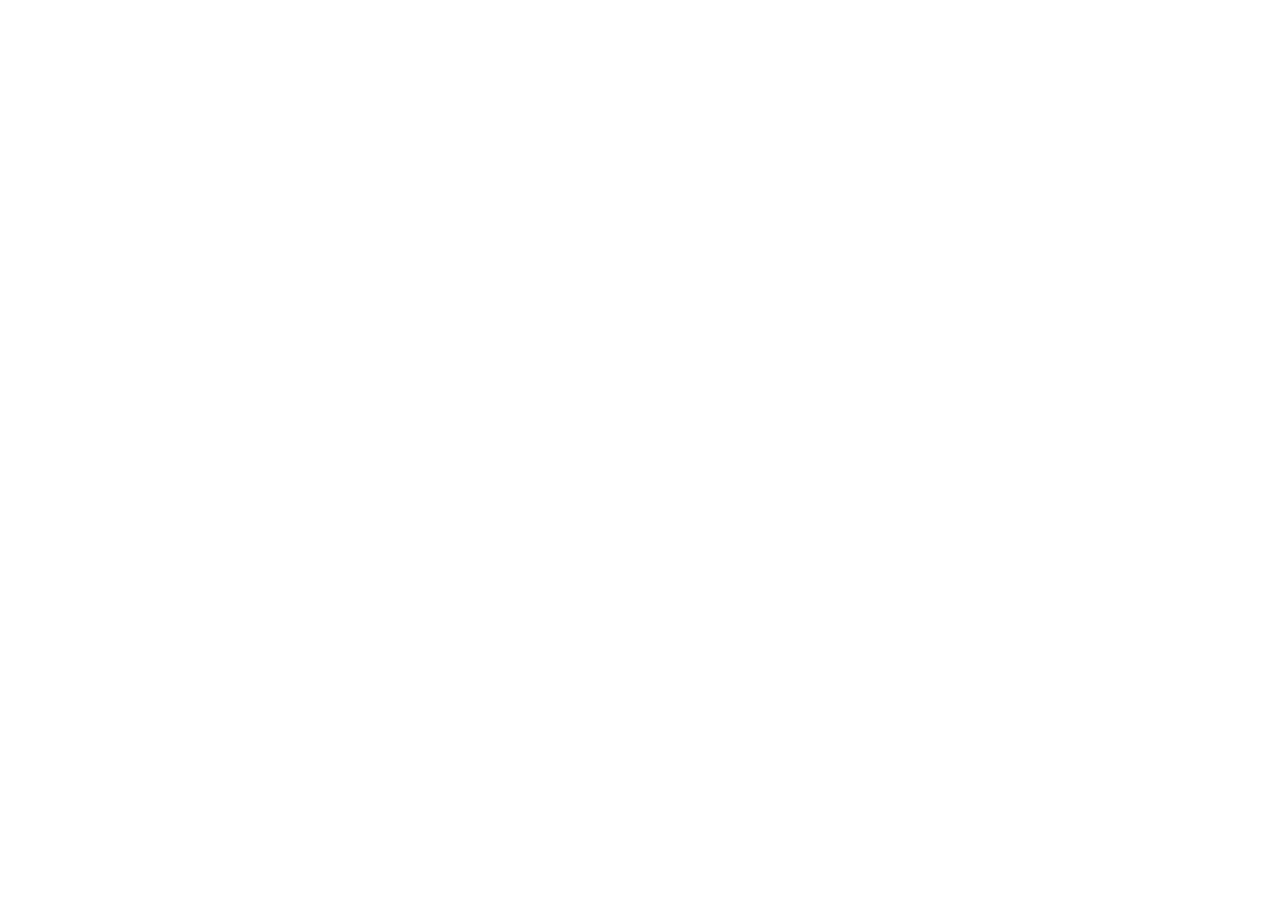
==== index.html @ ecda4d8c "Init : création du dépôt, arborescence des fichiers et structure HTML de base" ====
<!DOCTYPE html>
<html lang="fr">

<head>
    <meta charset="UTF-8">
    <meta name="viewport" content="width=device-width, initial-scale=1.0">

    <title>AfriTalent</title>

    <!-- Bootstrap CSS -->
    <link href="https://cdn.jsdelivr.net/npm/bootstrap@5.3.3/dist/css/bootstrap.min.css" rel="stylesheet">

    <!-- Mon CSS -->
    <link rel="stylesheet" href="css/style.css">
</head>

<body>

<header>

</header>

<main>

</main>

<footer>

</footer>

<!-- Bootstrap JS -->
<script src="https://cdn.jsdelivr.net/npm/bootstrap@5.3.3/dist/js/bootstrap.bundle.min.js"></script>

<!-- Mon JavaScript -->
<script src="js/main.js"></script>

</body>

</html>
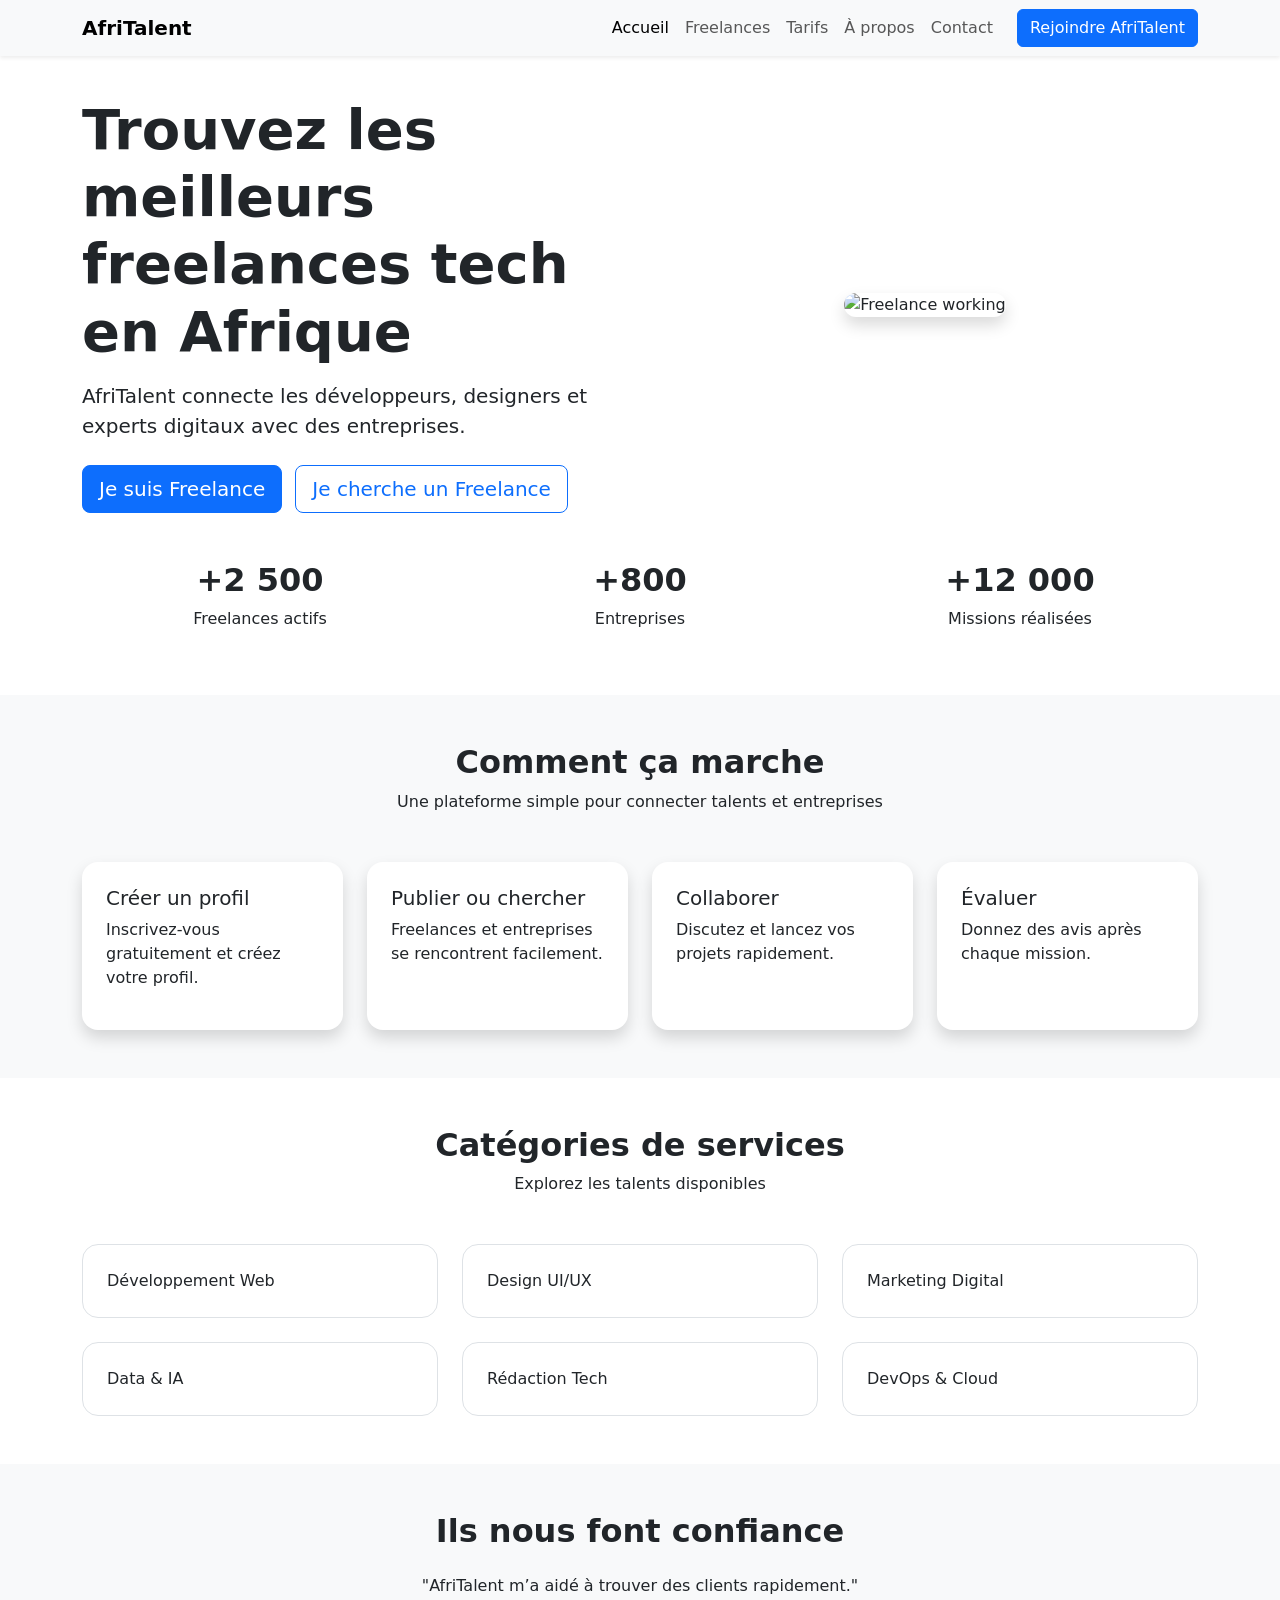
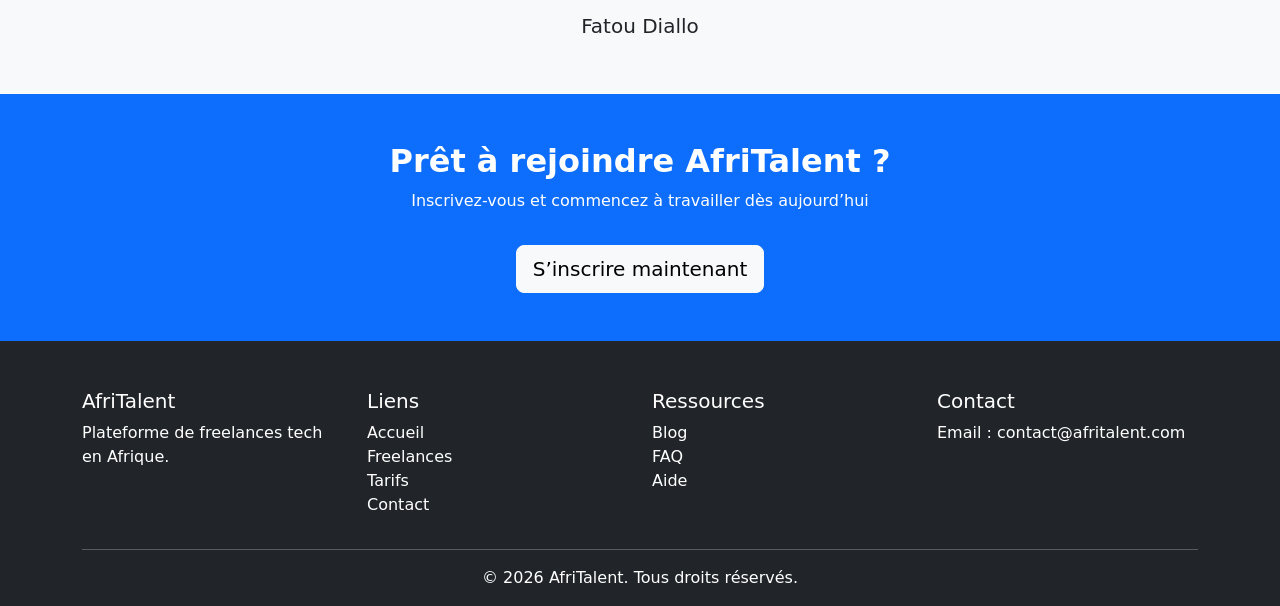
==== commit 07e16caa: "HTML : structure complète des 5 pages avec sections et contenu texte" ====
--- a/index.html
+++ b/index.html
@@ -5,35 +5,260 @@
     <meta charset="UTF-8">
     <meta name="viewport" content="width=device-width, initial-scale=1.0">
 
-    <title>AfriTalent</title>
-
-    <!-- Bootstrap CSS -->
+    <title>AfriTalent - Accueil</title>
+
+    <!-- Bootstrap -->
     <link href="https://cdn.jsdelivr.net/npm/bootstrap@5.3.3/dist/css/bootstrap.min.css" rel="stylesheet">
 
-    <!-- Mon CSS -->
+    <!-- Bootstrap Icons -->
+    <link rel="stylesheet" href="https://cdn.jsdelivr.net/npm/bootstrap-icons@1.11.3/font/bootstrap-icons.min.css">
+
+    <!-- Google Fonts -->
+    <link href="https://fonts.googleapis.com/css2?family=Poppins:wght@300;400;600;700&family=Playfair+Display:wght@500;700&display=swap" rel="stylesheet">
+
+    <!-- CSS -->
     <link rel="stylesheet" href="css/style.css">
 </head>
 
 <body>
 
+<!-- NAVBAR -->
 <header>
-
+    <nav class="navbar navbar-expand-lg navbar-light bg-light fixed-top shadow-sm">
+        <div class="container">
+
+            <a class="navbar-brand fw-bold" href="index.html">AfriTalent</a>
+
+            <button class="navbar-toggler" type="button" data-bs-toggle="collapse" data-bs-target="#navbarNav">
+                <span class="navbar-toggler-icon"></span>
+            </button>
+
+            <div class="collapse navbar-collapse" id="navbarNav">
+
+                <ul class="navbar-nav ms-auto">
+                    <li class="nav-item"><a class="nav-link active" href="index.html">Accueil</a></li>
+                    <li class="nav-item"><a class="nav-link" href="freelances.html">Freelances</a></li>
+                    <li class="nav-item"><a class="nav-link" href="tarifs.html">Tarifs</a></li>
+                    <li class="nav-item"><a class="nav-link" href="about.html">À propos</a></li>
+                    <li class="nav-item"><a class="nav-link" href="contact.html">Contact</a></li>
+                </ul>
+
+                <a href="#" class="btn btn-primary ms-lg-3">Rejoindre AfriTalent</a>
+
+            </div>
+        </div>
+    </nav>
 </header>
 
 <main>
 
+<!-- HERO -->
+<section class="hero-section text-center text-lg-start py-5 mt-5">
+
+    <div class="container">
+        <div class="row align-items-center">
+
+            <div class="col-lg-6">
+                <h1 class="display-4 fw-bold">
+                    Trouvez les meilleurs freelances tech en Afrique
+                </h1>
+
+                <p class="lead mt-3">
+                    AfriTalent connecte les développeurs, designers et experts digitaux avec des entreprises.
+                </p>
+
+                <div class="mt-4">
+                    <a href="freelances.html" class="btn btn-primary btn-lg me-2">Je suis Freelance</a>
+                    <a href="freelances.html" class="btn btn-outline-primary btn-lg">Je cherche un Freelance</a>
+                </div>
+            </div>
+
+            <div class="col-lg-6 mt-4 mt-lg-0 text-center">
+                <img src="images/hero.jpg" alt="Freelance working" class="img-fluid rounded-4 shadow">
+            </div>
+
+        </div>
+
+        <!-- STATS -->
+        <div class="row text-center mt-5">
+
+            <div class="col-md-4">
+                <h2 class="fw-bold">+2 500</h2>
+                <p>Freelances actifs</p>
+            </div>
+
+            <div class="col-md-4">
+                <h2 class="fw-bold">+800</h2>
+                <p>Entreprises</p>
+            </div>
+
+            <div class="col-md-4">
+                <h2 class="fw-bold">+12 000</h2>
+                <p>Missions réalisées</p>
+            </div>
+
+        </div>
+
+    </div>
+
+</section>
+
+<!-- COMMENT ÇA MARCHE -->
+<section class="py-5 bg-light">
+    <div class="container">
+
+        <div class="text-center mb-5">
+            <h2 class="fw-bold">Comment ça marche</h2>
+            <p>Une plateforme simple pour connecter talents et entreprises</p>
+        </div>
+
+        <div class="row g-4">
+
+            <div class="col-md-6 col-lg-3">
+                <div class="p-4 bg-white shadow rounded-4 h-100">
+                    <h5>Créer un profil</h5>
+                    <p>Inscrivez-vous gratuitement et créez votre profil.</p>
+                </div>
+            </div>
+
+            <div class="col-md-6 col-lg-3">
+                <div class="p-4 bg-white shadow rounded-4 h-100">
+                    <h5>Publier ou chercher</h5>
+                    <p>Freelances et entreprises se rencontrent facilement.</p>
+                </div>
+            </div>
+
+            <div class="col-md-6 col-lg-3">
+                <div class="p-4 bg-white shadow rounded-4 h-100">
+                    <h5>Collaborer</h5>
+                    <p>Discutez et lancez vos projets rapidement.</p>
+                </div>
+            </div>
+
+            <div class="col-md-6 col-lg-3">
+                <div class="p-4 bg-white shadow rounded-4 h-100">
+                    <h5>Évaluer</h5>
+                    <p>Donnez des avis après chaque mission.</p>
+                </div>
+            </div>
+
+        </div>
+
+    </div>
+</section>
+
+<!-- CATÉGORIES -->
+<section class="py-5">
+
+    <div class="container text-center mb-5">
+        <h2 class="fw-bold">Catégories de services</h2>
+        <p>Explorez les talents disponibles</p>
+    </div>
+
+    <div class="container">
+        <div class="row g-4">
+
+            <div class="col-md-4"><div class="p-4 border rounded-4">Développement Web</div></div>
+            <div class="col-md-4"><div class="p-4 border rounded-4">Design UI/UX</div></div>
+            <div class="col-md-4"><div class="p-4 border rounded-4">Marketing Digital</div></div>
+            <div class="col-md-4"><div class="p-4 border rounded-4">Data & IA</div></div>
+            <div class="col-md-4"><div class="p-4 border rounded-4">Rédaction Tech</div></div>
+            <div class="col-md-4"><div class="p-4 border rounded-4">DevOps & Cloud</div></div>
+
+        </div>
+    </div>
+
+</section>
+
+<!-- TÉMOIGNAGES -->
+<section class="py-5 bg-light">
+    <div class="container text-center">
+
+        <h2 class="fw-bold mb-4">Ils nous font confiance</h2>
+
+        <div id="testimonialCarousel" class="carousel slide" data-bs-ride="carousel">
+
+            <div class="carousel-inner">
+
+                <div class="carousel-item active">
+                    <p>"AfriTalent m’a aidé à trouver des clients rapidement."</p>
+                    <h5>Fatou Diallo</h5>
+                </div>
+
+                <div class="carousel-item">
+                    <p>"Plateforme très fiable pour recruter."</p>
+                    <h5>Amadou Ba</h5>
+                </div>
+
+                <div class="carousel-item">
+                    <p>"Très bonne expérience utilisateur."</p>
+                    <h5>Marie Ndiaye</h5>
+                </div>
+
+            </div>
+
+        </div>
+
+    </div>
+</section>
+
+<!-- CTA -->
+<section class="py-5 text-white text-center bg-primary">
+
+    <div class="container">
+        <h2 class="fw-bold">Prêt à rejoindre AfriTalent ?</h2>
+        <p>Inscrivez-vous et commencez à travailler dès aujourd’hui</p>
+        <a href="contact.html" class="btn btn-light btn-lg mt-3">S’inscrire maintenant</a>
+    </div>
+
+</section>
+
 </main>
 
-<footer>
+<!-- FOOTER -->
+<footer class="bg-dark text-white pt-5 pb-3">
+
+    <div class="container">
+        <div class="row">
+
+            <div class="col-md-3">
+                <h5>AfriTalent</h5>
+                <p>Plateforme de freelances tech en Afrique.</p>
+            </div>
+
+            <div class="col-md-3">
+                <h5>Liens</h5>
+                <p>Accueil<br>Freelances<br>Tarifs<br>Contact</p>
+            </div>
+
+            <div class="col-md-3">
+                <h5>Ressources</h5>
+                <p>Blog<br>FAQ<br>Aide</p>
+            </div>
+
+            <div class="col-md-3">
+                <h5>Contact</h5>
+                <p>Email : contact@afritalent.com</p>
+            </div>
+
+        </div>
+
+        <hr>
+
+        <p class="text-center mb-0">
+            © <span id="year"></span> AfriTalent. Tous droits réservés.
+        </p>
+
+    </div>
 
 </footer>
 
-<!-- Bootstrap JS -->
+<script>
+    document.getElementById("year").textContent = new Date().getFullYear();
+</script>
+
 <script src="https://cdn.jsdelivr.net/npm/bootstrap@5.3.3/dist/js/bootstrap.bundle.min.js"></script>
-
-<!-- Mon JavaScript -->
 <script src="js/main.js"></script>
 
 </body>
-
 </html>
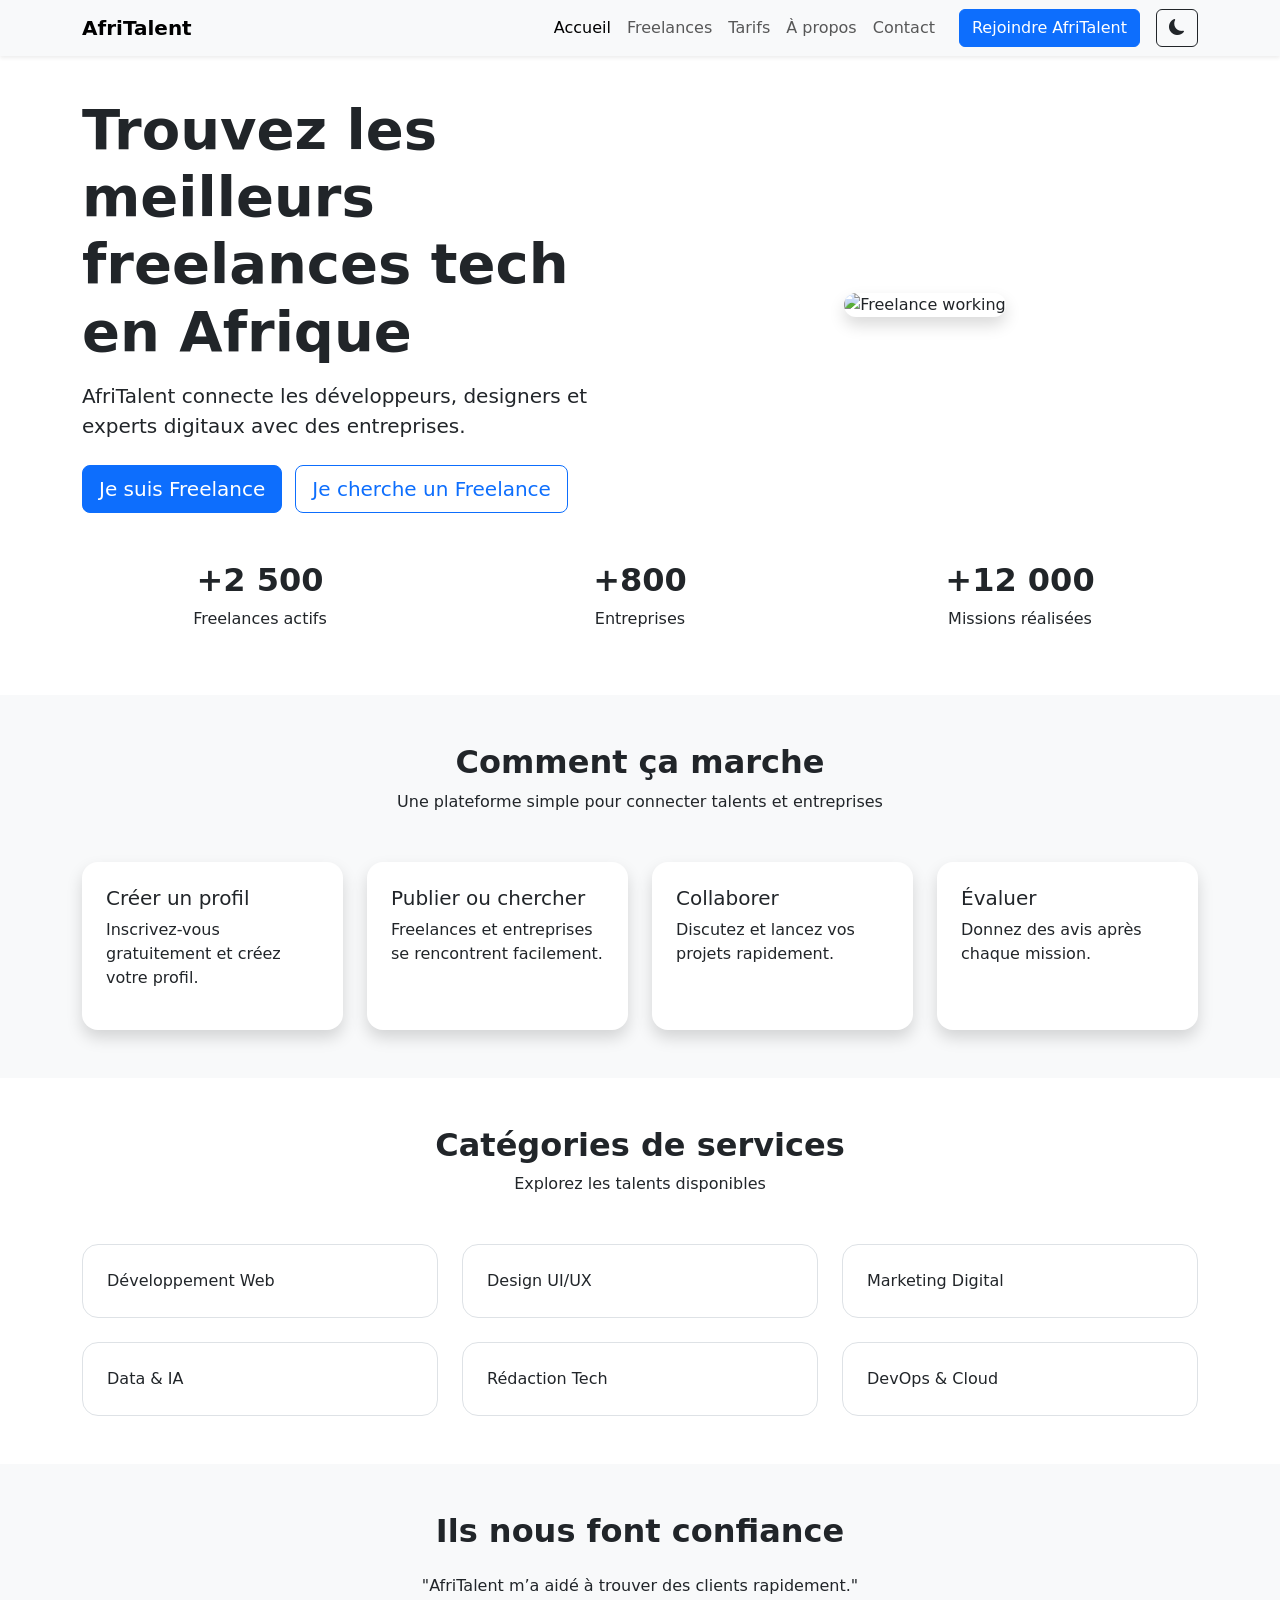
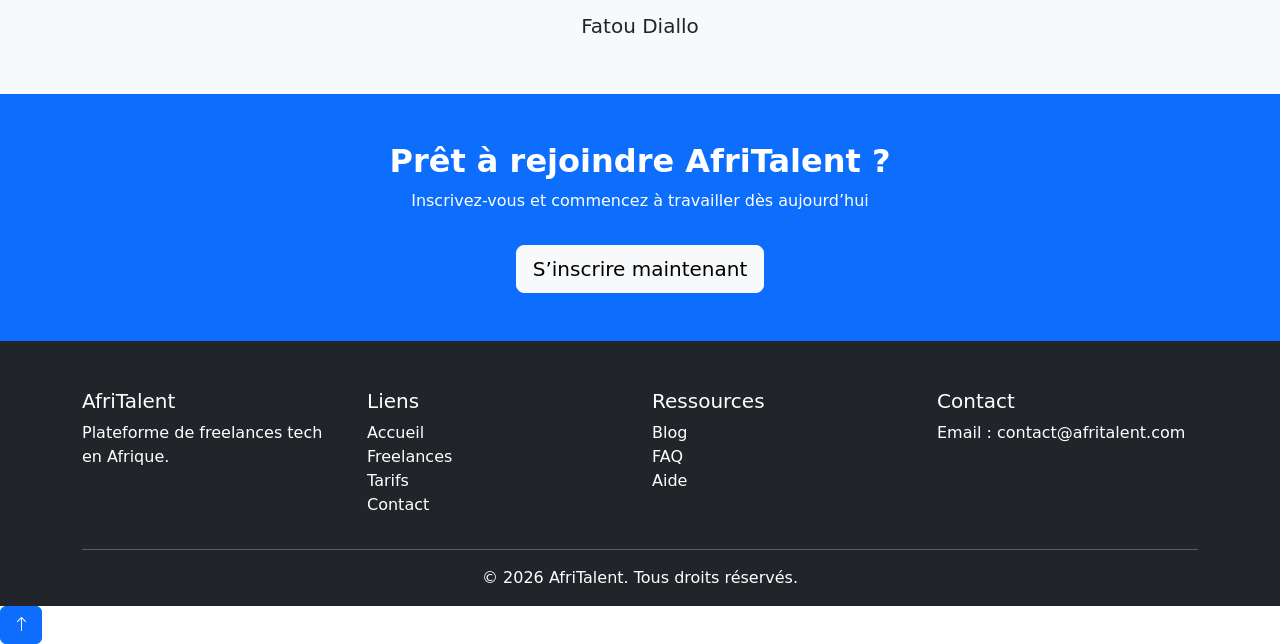
==== commit 3c4c5b29: "JS : dark mode avec localStorage, navbar dynamique au scroll" ====
--- a/index.html
+++ b/index.html
@@ -44,6 +44,9 @@
                 </ul>
 
                 <a href="#" class="btn btn-primary ms-lg-3">Rejoindre AfriTalent</a>
+                <button id="darkModeBtn" class="btn btn-outline-dark ms-3" aria-label="Changer de thème">
+    <i class="bi bi-moon-fill"></i>
+</button>
 
             </div>
         </div>
@@ -259,6 +262,11 @@
 
 <script src="https://cdn.jsdelivr.net/npm/bootstrap@5.3.3/dist/js/bootstrap.bundle.min.js"></script>
 <script src="js/main.js"></script>
-
+<button id="topBtn" class="btn btn-primary">
+    <i class="bi bi-arrow-up"></i>
+</button>
+
+<script src="https://cdn.jsdelivr.net/npm/bootstrap@5.3.3/dist/js/bootstrap.bundle.min.js"></script>
+<script src="js/main.js"></script>
 </body>
 </html>
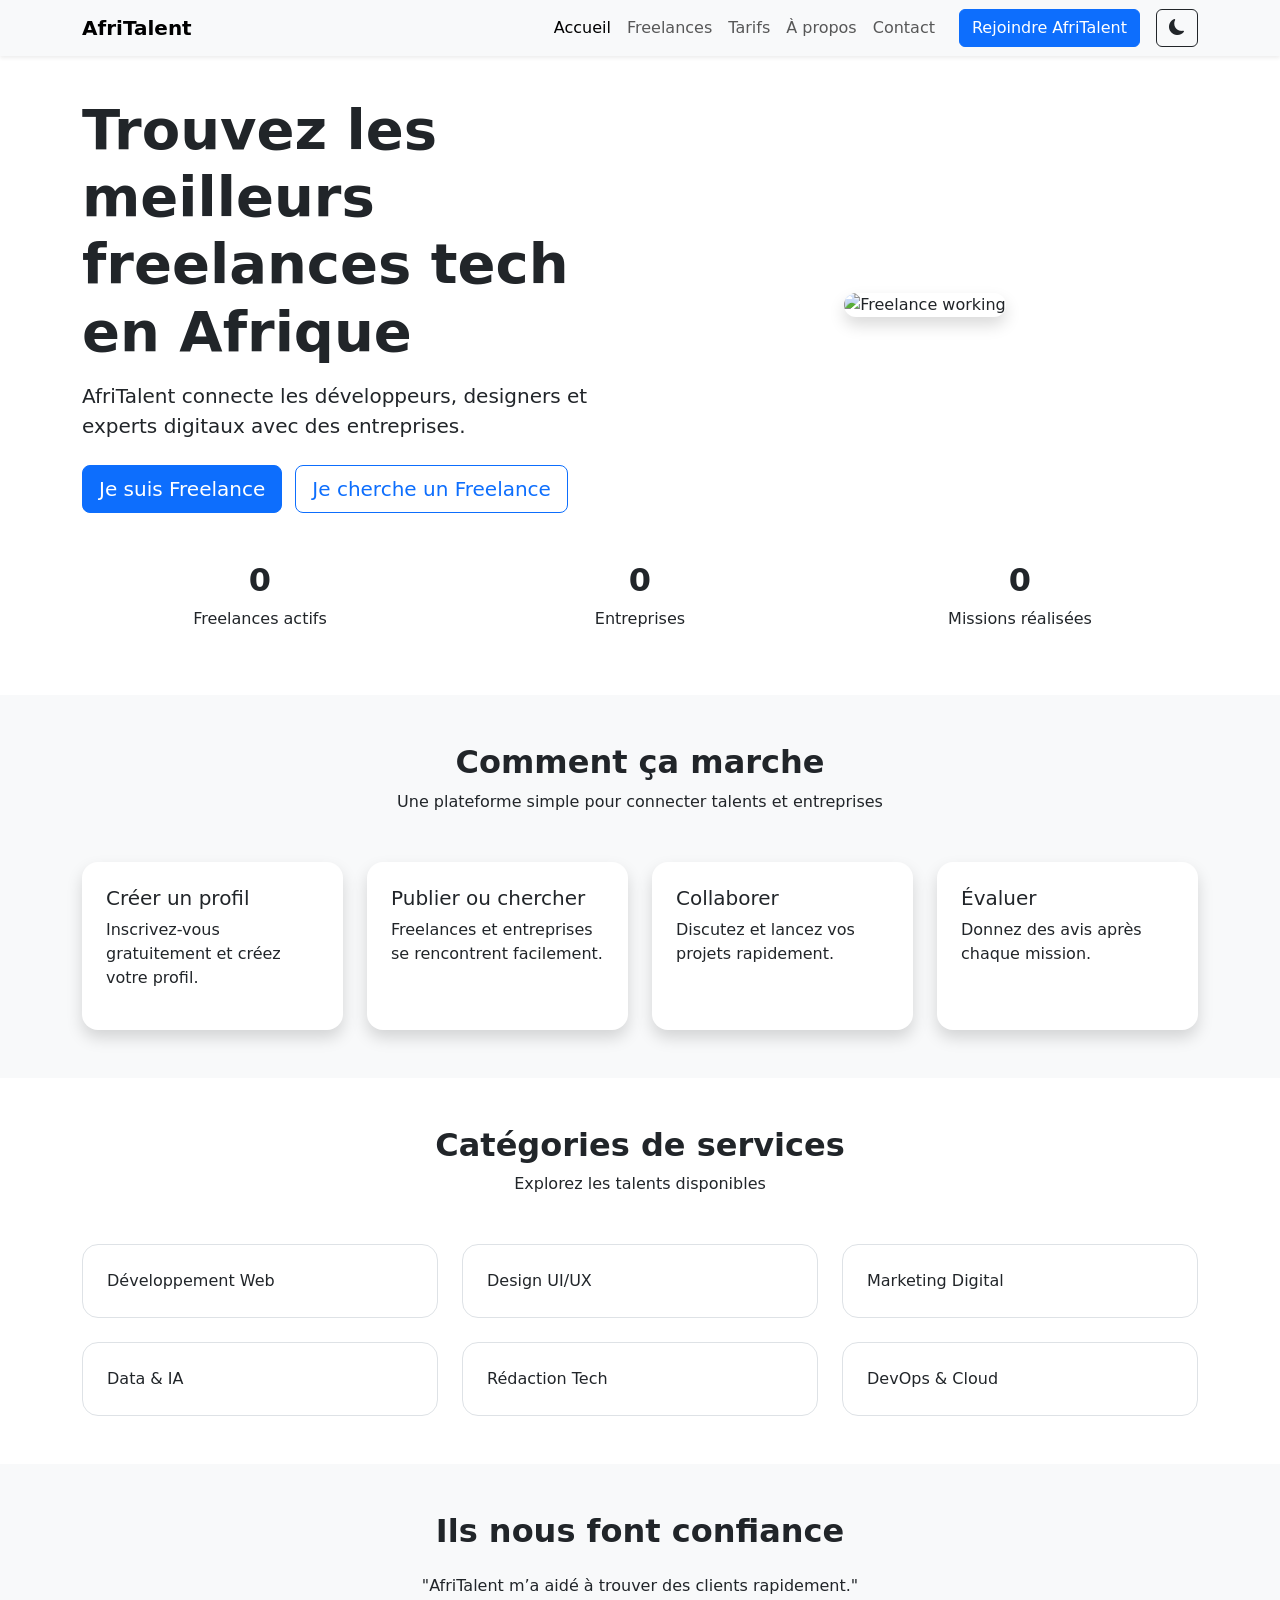
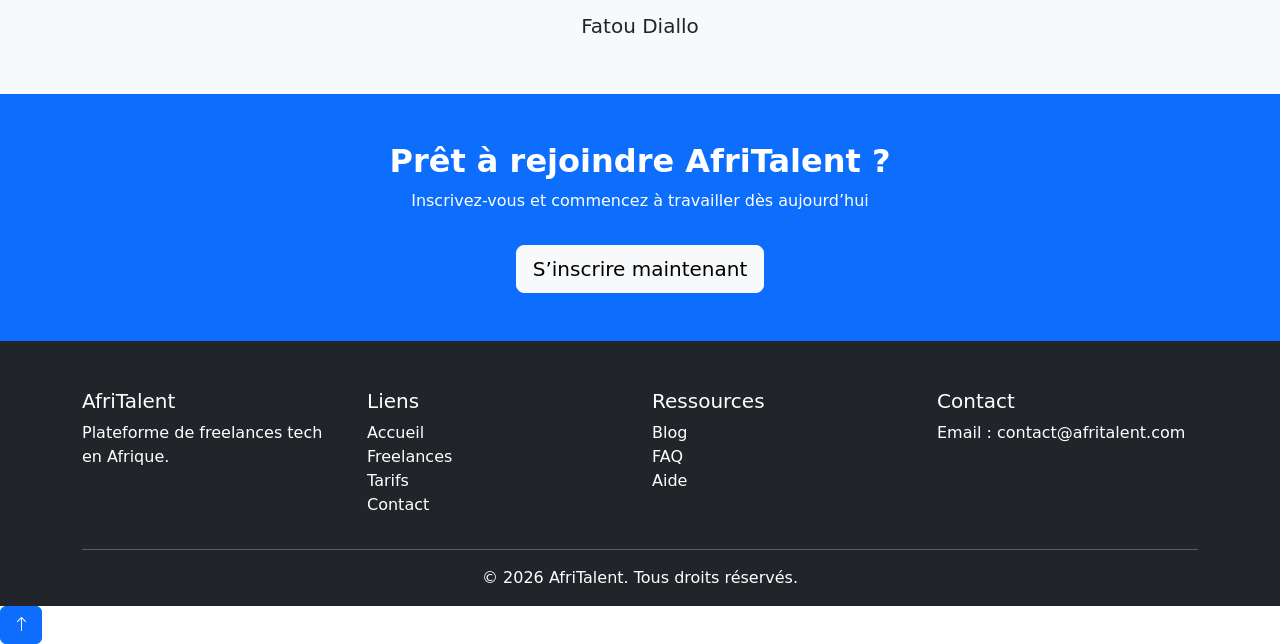
==== commit e767c37b: "JS : compteurs animés au scroll et animations fade-in des sections" ====
--- a/index.html
+++ b/index.html
@@ -83,20 +83,20 @@
         </div>
 
         <!-- STATS -->
-        <div class="row text-center mt-5">
+        <div class="row text-center mt-5 fade-section">
 
             <div class="col-md-4">
-                <h2 class="fw-bold">+2 500</h2>
+                <h2 class="fw-bold counter" data-target="2500">0</h2>
                 <p>Freelances actifs</p>
             </div>
 
             <div class="col-md-4">
-                <h2 class="fw-bold">+800</h2>
+                <h2 class="fw-bold counter" data-target="800">0</h2>
                 <p>Entreprises</p>
             </div>
 
             <div class="col-md-4">
-                <h2 class="fw-bold">+12 000</h2>
+                <h2 class="fw-bold counter" data-target="12000">0</h2>
                 <p>Missions réalisées</p>
             </div>
 
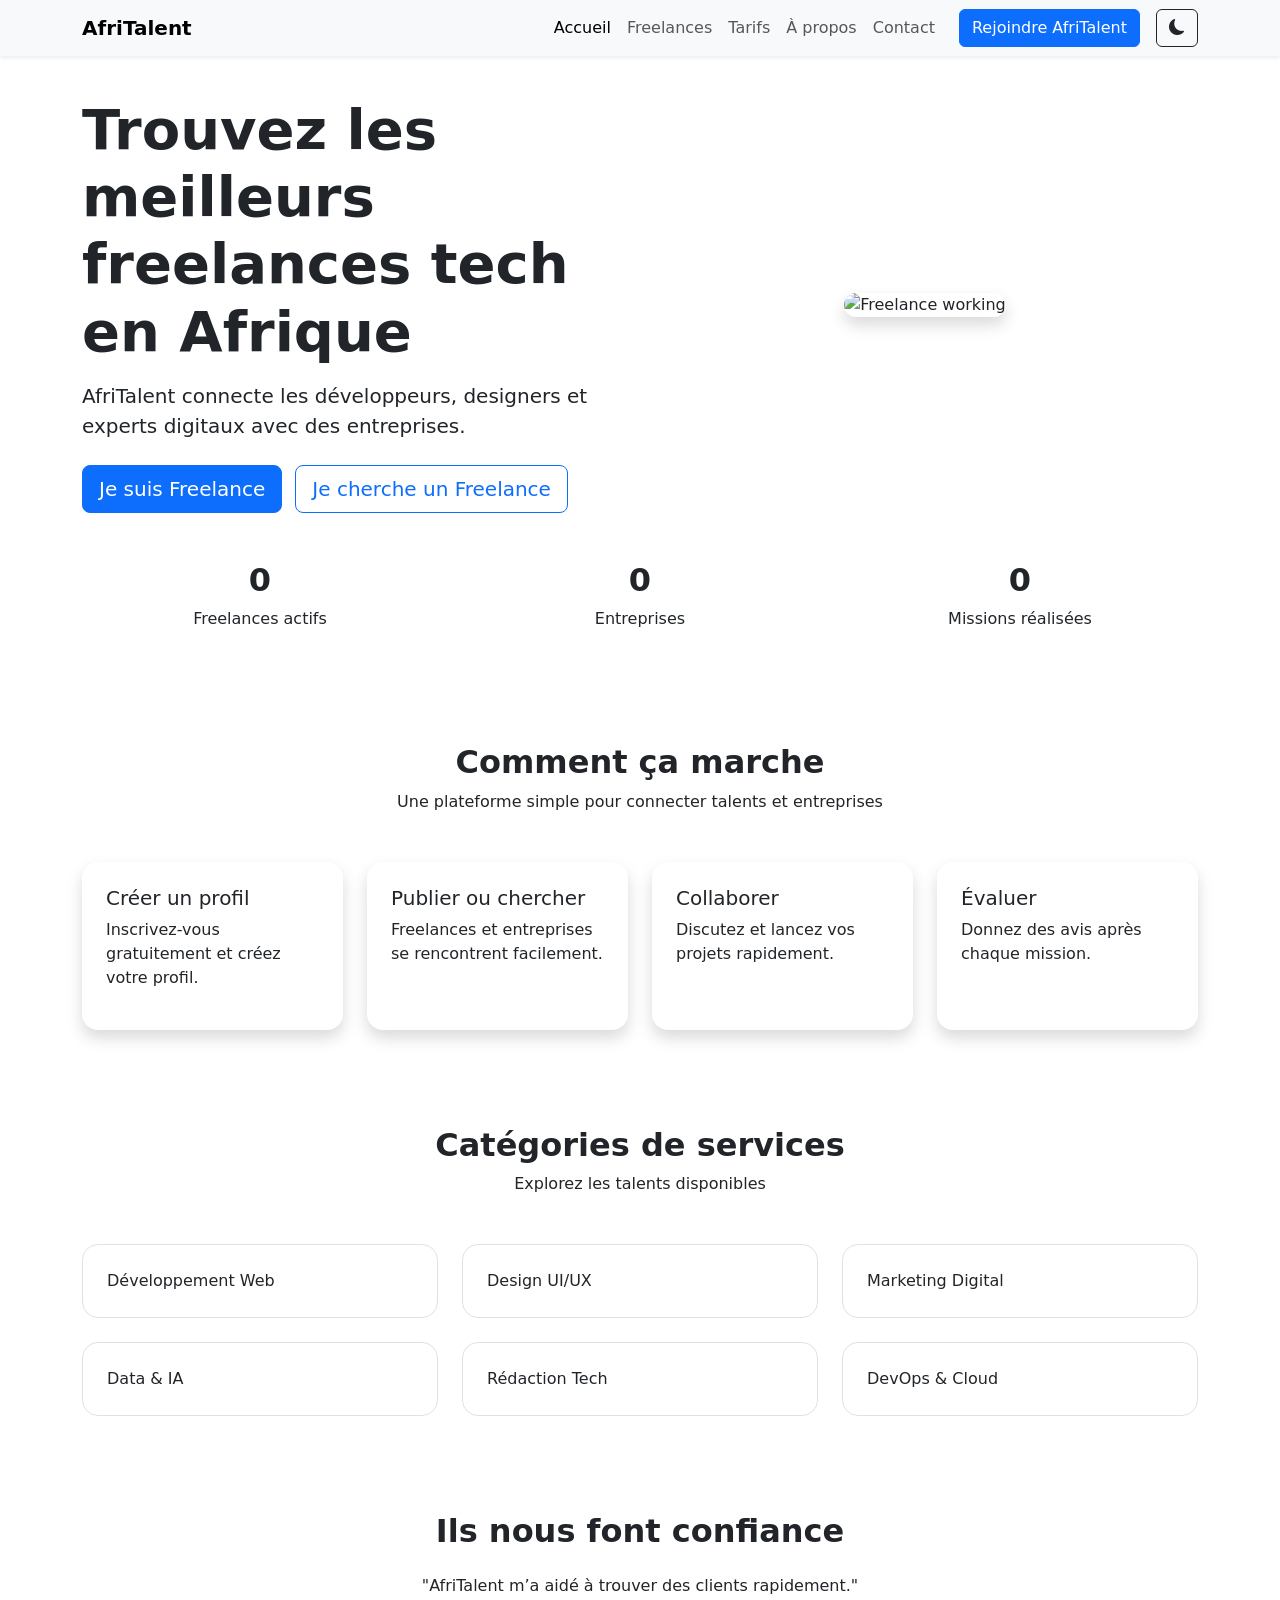
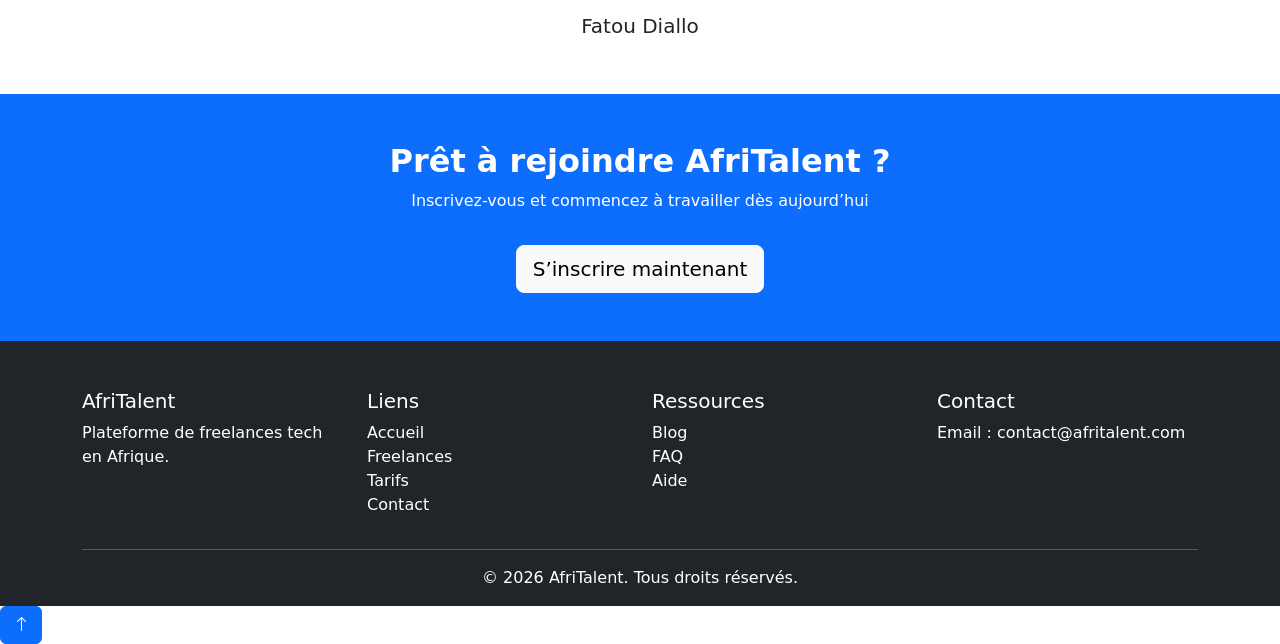
==== commit 1aab5058: "Commit 8 : filtrage freelances + validation formulaire contact" ====
--- a/index.html
+++ b/index.html
@@ -107,7 +107,7 @@
 </section>
 
 <!-- COMMENT ÇA MARCHE -->
-<section class="py-5 bg-light">
+<section class="py-5 ">
     <div class="container">
 
         <div class="text-center mb-5">
@@ -174,7 +174,7 @@
 </section>
 
 <!-- TÉMOIGNAGES -->
-<section class="py-5 bg-light">
+<section class="py-5 ">
     <div class="container text-center">
 
         <h2 class="fw-bold mb-4">Ils nous font confiance</h2>
@@ -217,6 +217,7 @@
 </section>
 
 </main>
+
 
 <!-- FOOTER -->
 <footer class="bg-dark text-white pt-5 pb-3">
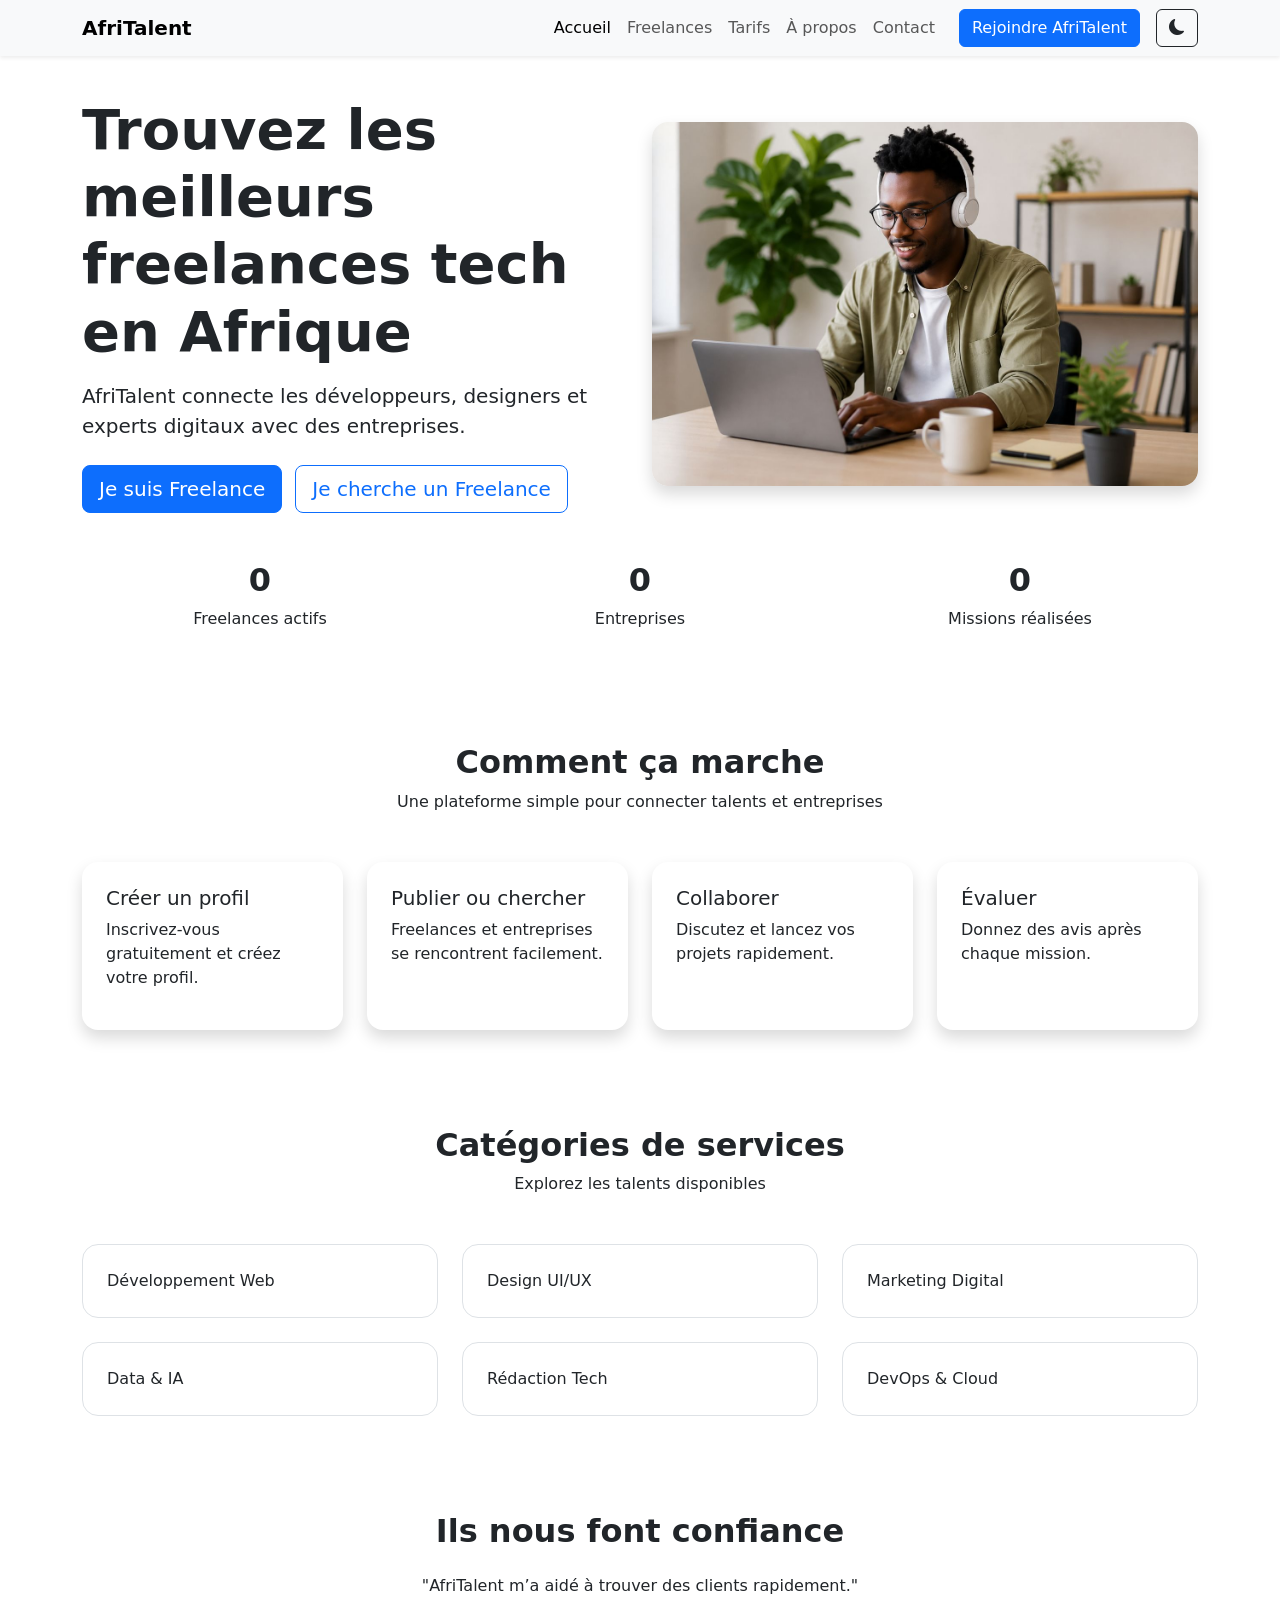
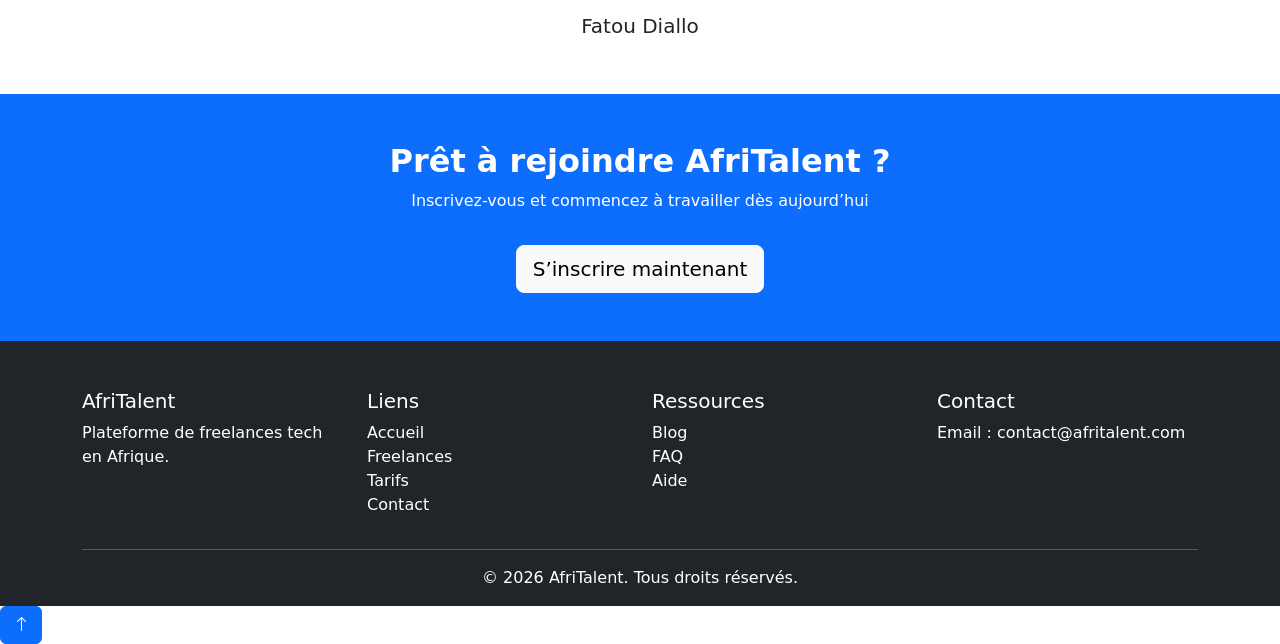
==== commit bfda2c2a: "Commit 9 : animations et finitions de l'interface" ====
--- a/index.html
+++ b/index.html
@@ -56,7 +56,7 @@
 <main>
 
 <!-- HERO -->
-<section class="hero-section text-center text-lg-start py-5 mt-5">
+<section class="hero-section text-center text-lg-start py-5 mt-5 fade-section">
 
     <div class="container">
         <div class="row align-items-center">
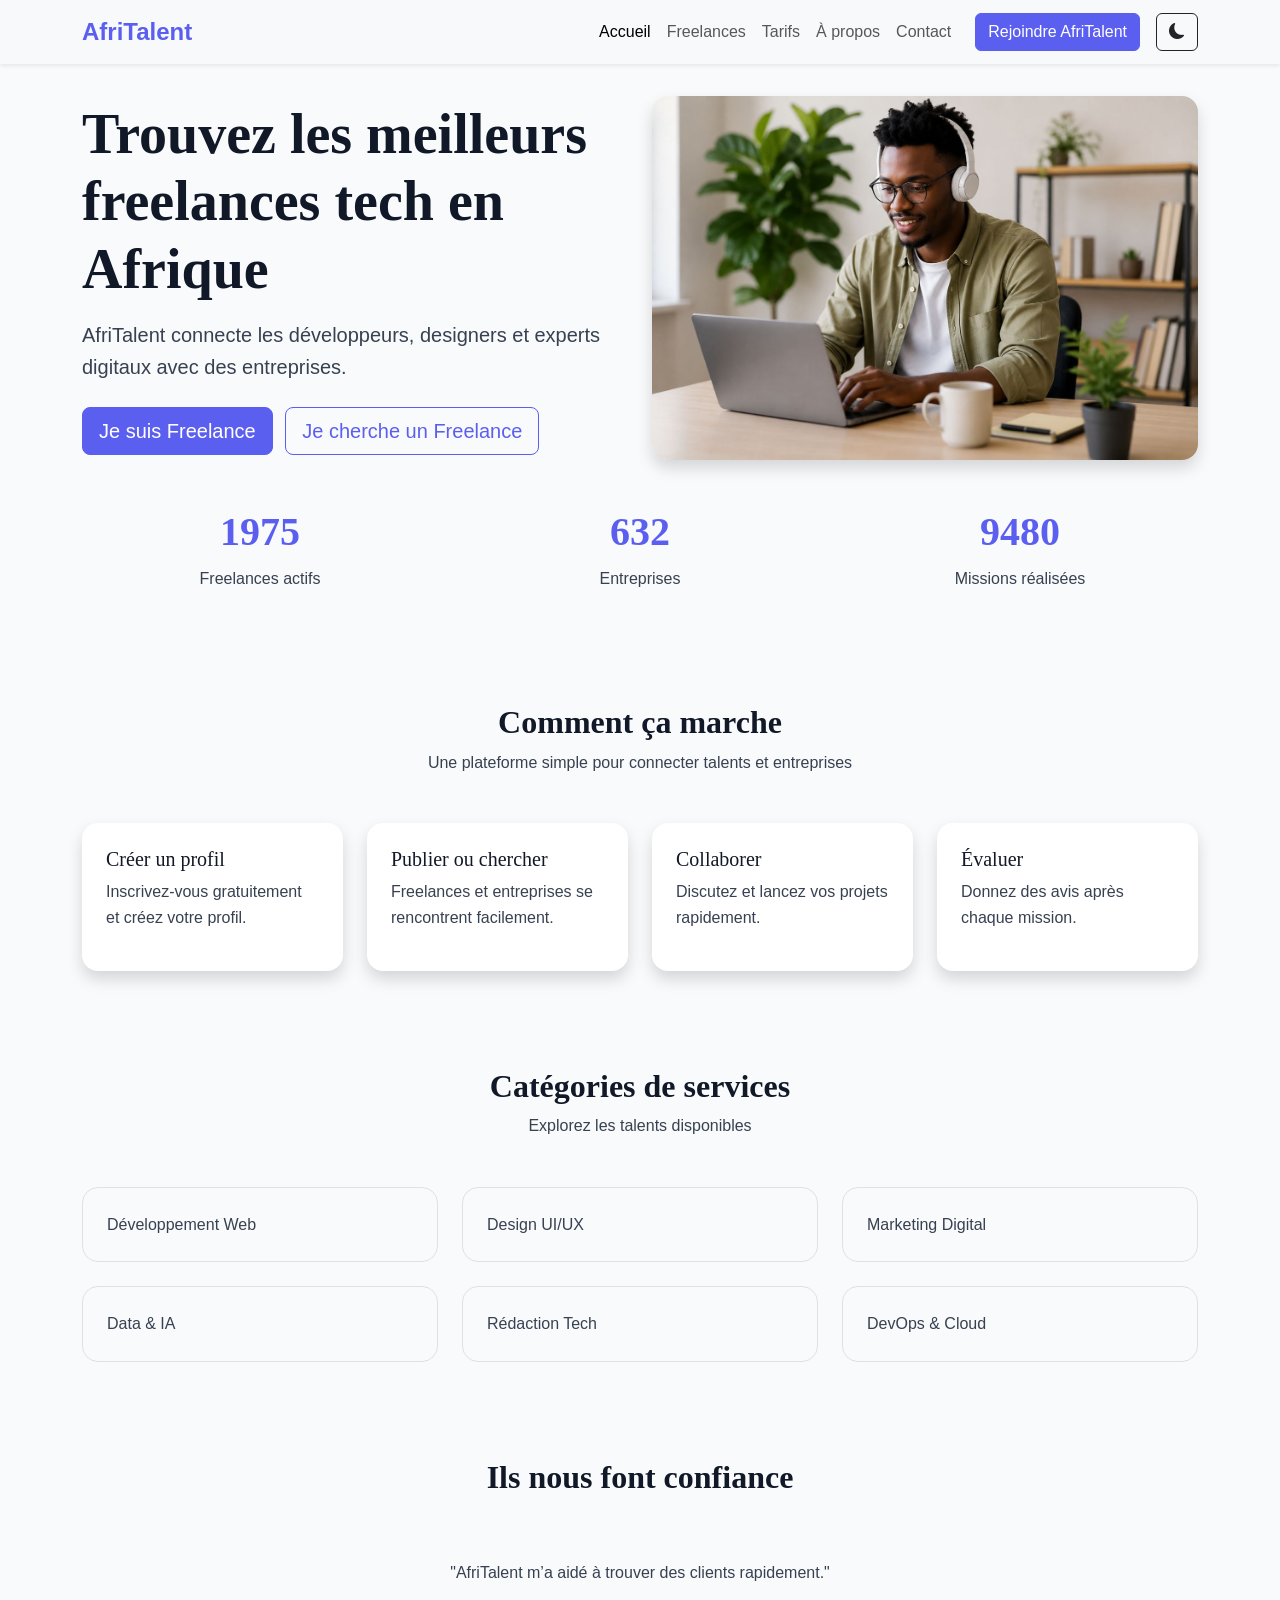
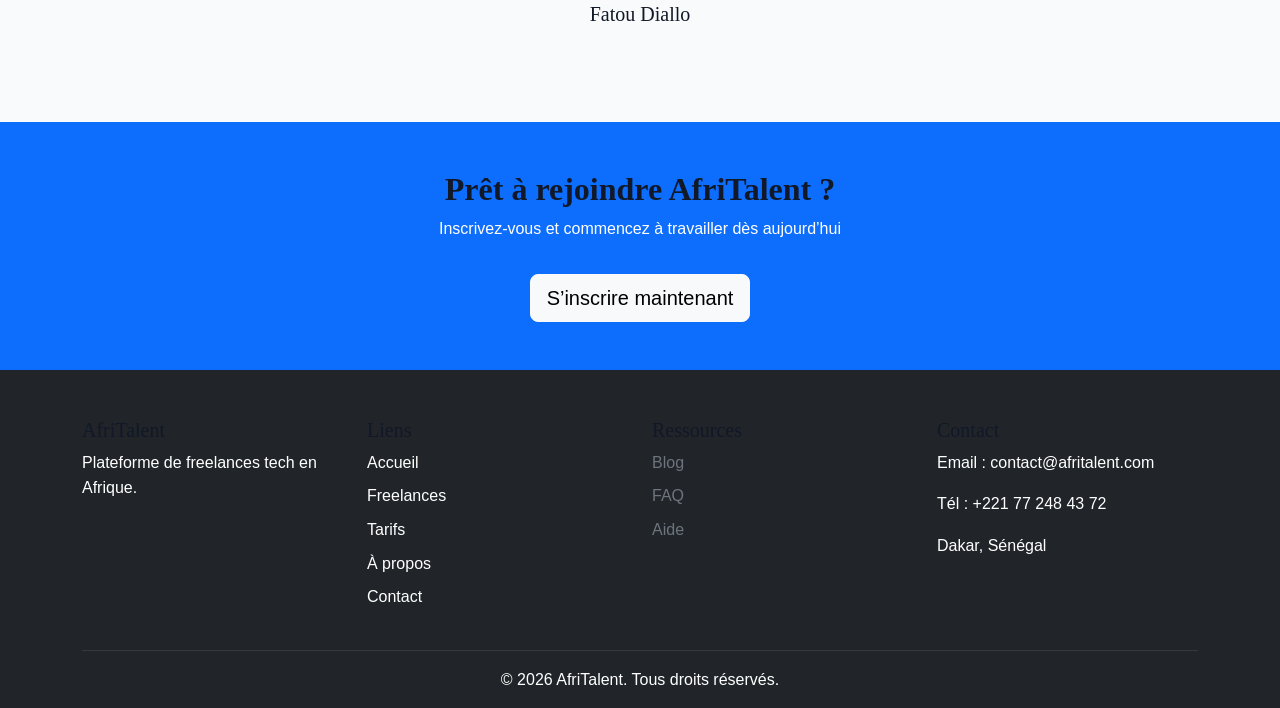
==== commit 43722efa: "Commit 10 - Ajout du README" ====
--- a/index.html
+++ b/index.html
@@ -17,7 +17,7 @@
     <link href="https://fonts.googleapis.com/css2?family=Poppins:wght@300;400;600;700&family=Playfair+Display:wght@500;700&display=swap" rel="stylesheet">
 
     <!-- CSS -->
-    <link rel="stylesheet" href="css/style.css">
+    <link rel="stylesheet" href="CSS/style.css">
 </head>
 
 <body>
@@ -225,32 +225,46 @@
     <div class="container">
         <div class="row">
 
-            <div class="col-md-3">
+            <!-- AfriTalent -->
+            <div class="col-md-3 mb-4">
                 <h5>AfriTalent</h5>
                 <p>Plateforme de freelances tech en Afrique.</p>
             </div>
 
-            <div class="col-md-3">
+            <!-- Liens -->
+            <div class="col-md-3 mb-4">
                 <h5>Liens</h5>
-                <p>Accueil<br>Freelances<br>Tarifs<br>Contact</p>
-            </div>
-
-            <div class="col-md-3">
+
+                <a href="index.html" class="text-white text-decoration-none d-block mb-2">Accueil</a>
+                <a href="freelances.html" class="text-white text-decoration-none d-block mb-2">Freelances</a>
+                <a href="tarifs.html" class="text-white text-decoration-none d-block mb-2">Tarifs</a>
+                <a href="about.html" class="text-white text-decoration-none d-block mb-2">À propos</a>
+                <a href="contact.html" class="text-white text-decoration-none d-block">Contact</a>
+            </div>
+
+            <!-- Ressources -->
+            <div class="col-md-3 mb-4">
                 <h5>Ressources</h5>
-                <p>Blog<br>FAQ<br>Aide</p>
-            </div>
-
-            <div class="col-md-3">
+
+                <span class="d-block mb-2 text-secondary">Blog</span>
+                <span class="d-block mb-2 text-secondary">FAQ </span>
+                <span class="d-block text-secondary">Aide</span>
+            </div>
+
+            <!-- Contact -->
+            <div class="col-md-3 mb-4">
                 <h5>Contact</h5>
                 <p>Email : contact@afritalent.com</p>
-            </div>
-
-        </div>
-
-        <hr>
+                <p>Tél : +221 77 248 43 72</p>
+                <p>Dakar, Sénégal</p>
+            </div>
+
+        </div>
+
+        <hr class="border-secondary">
 
         <p class="text-center mb-0">
-            © <span id="year"></span> AfriTalent. Tous droits réservés.
+            ©️ <span id="year"></span> AfriTalent. Tous droits réservés.
         </p>
 
     </div>
@@ -262,12 +276,12 @@
 </script>
 
 <script src="https://cdn.jsdelivr.net/npm/bootstrap@5.3.3/dist/js/bootstrap.bundle.min.js"></script>
-<script src="js/main.js"></script>
+<script src="JS/main.js"></script>
 <button id="topBtn" class="btn btn-primary">
     <i class="bi bi-arrow-up"></i>
 </button>
 
 <script src="https://cdn.jsdelivr.net/npm/bootstrap@5.3.3/dist/js/bootstrap.bundle.min.js"></script>
-<script src="js/main.js"></script>
+<script src="JS/main.js"></script>
 </body>
 </html>
--- a/CSS/style.css
+++ b/CSS/style.css
@@ -0,0 +1,376 @@
+/* =========================
+   VARIABLES CSS
+========================= */
+:root {
+    --primary-color: #5B5FEF;   /* Bleu-violet principal */
+    --secondary-color: #1f2937;
+    --light-color: #f9fafb;
+    --dark-color: #111827;
+    --accent-color: #8B5CF6;    /* Violet lumineux */
+    --text-color: #374151;
+
+    --font-title: 'Playfair Display', serif;
+    --font-body: 'Poppins', sans-serif;
+}
+
+/* =========================
+   RESET GLOBAL
+========================= */
+* {
+    margin: 0;
+    padding: 0;
+    box-sizing: border-box;
+}
+
+body {
+    font-family: var(--font-body);
+    color: var(--text-color);
+    background-color: var(--light-color);
+    line-height: 1.6;
+}
+
+/* =========================
+   TYPOGRAPHIE
+========================= */
+h1, h2, h3, h4, h5 {
+    font-family: var(--font-title);
+    color: var(--dark-color);
+}
+
+/* =========================
+   NAVBAR
+========================= */
+.navbar {
+    transition: all 0.3s ease;
+}
+
+.navbar-brand {
+    font-size: 1.5rem;
+    color: var(--primary-color) !important;
+}
+
+/* =========================
+   BOUTONS
+========================= */
+.btn-primary {
+    background-color: #5B5FEF !important;
+    border-color:  #5B5FEF !important;
+}
+
+.btn-primary:hover {
+    background-color: #4A4FD8 !important;
+    border-color:  #4A4FD8 !important;
+
+}
+/* Bouton outline */
+.btn-outline-primary {
+    color: #5B5FEF !important;
+    border-color: #5B5FEF !important;
+}
+
+.btn-outline-primary:hover {
+    background-color: #5B5FEF !important;
+    border-color: #5B5FEF !important;
+    color: #fff !important;
+}
+
+/* =========================
+   HERO SECTION
+========================= */
+.hero-section {
+    padding-top: 80px;
+}
+
+/* =========================
+   CARTES
+========================= */
+.card {
+    border: none;
+    border-radius: 15px;
+    transition: 0.3s ease;
+}
+
+.card:hover {
+    transform: translateY(-5px);
+    box-shadow: 0 10px 25px rgba(0,0,0,0.1);
+}
+
+/* =========================
+   SERVICE CARDS
+========================= */
+.service-card {
+    transition: all 0.3s ease;
+    cursor: pointer;
+}
+
+.service-card:hover {
+    background-color: var(--primary-color);
+    color: white;
+    transform: scale(1.05);
+}
+
+/* =========================
+   FOOTER
+========================= */
+footer {
+    background-color: var(--dark-color);
+    color: white;
+}
+.hero {
+    min-height: 80vh;
+    display: flex;
+    align-items: center;
+    justify-content: center;
+    text-align: center;
+    padding: 60px 20px;
+    background: linear-gradient(135deg, var(--primary-color), var(--accent-color));
+    color: white;
+}
+
+.hero h1 {
+    font-size: 3rem;
+    font-weight: bold;
+}
+
+.hero p {
+    font-size: 1.2rem;
+    margin-top: 10px;
+}
+.bento-grid {
+    display: grid;
+    grid-template-columns: repeat(3, 1fr);
+    gap: 20px;
+}
+
+.bento-item {
+    background: white;
+    padding: 20px;
+    border-radius: 15px;
+    transition: 0.3s ease;
+}
+
+.bento-item:hover {
+    transform: translateY(-5px);
+    box-shadow: 0 10px 20px rgba(0,0,0,0.1);
+}
+
+/* tailles différentes pour effet bento */
+.bento-item.large {
+    grid-column: span 2;
+}
+
+.bento-item.tall {
+    grid-row: span 2;
+}
+.category-card {
+    transition: all 0.3s ease;
+    border-radius: 15px;
+    padding: 20px;
+    background: white;
+    text-align: center;
+}
+
+.category-card:hover {
+    background-color: var(--primary-color);
+    color: white;
+    transform: scale(1.05);
+}
+.carousel-item {
+    padding: 40px;
+    text-align: center;
+}
+
+.carousel-item img {
+    width: 80px;
+    height: 80px;
+    border-radius: 50%;
+}
+html {
+    scroll-behavior: smooth;
+}
+
+.section-title {
+    text-align: center;
+    margin-bottom: 40px;
+    font-weight: bold;
+}
+.card img {
+    width: 120px;
+    height: 120px;
+    object-fit: cover;
+    border-radius: 50%;
+    display: block;
+    margin: 20px auto;
+}
+/* ==========================
+   RESPONSIVE TABLETTE
+========================== */
+
+@media (max-width: 992px) {
+
+    .hero h1 {
+        font-size: 2.5rem;
+    }
+
+    .bento-grid {
+        grid-template-columns: repeat(2, 1fr);
+    }
+
+}
+
+/* ==========================
+   RESPONSIVE MOBILE
+========================== */
+
+@media (max-width: 768px) {
+
+    .hero {
+        text-align: center;
+        padding: 60px 20px;
+    }
+
+    .hero h1 {
+        font-size: 2rem;
+    }
+
+    .hero p {
+        font-size: 1rem;
+    }
+
+    .bento-grid {
+        grid-template-columns: 1fr;
+    }
+
+    .card {
+        margin-bottom: 20px;
+    }
+
+    .navbar-brand {
+        font-size: 1.3rem;
+    }
+
+}
+
+/* ==========================
+   PETITS ÉCRANS
+========================== */
+
+@media (max-width: 576px) {
+
+    h1 {
+        font-size: 1.8rem;
+    }
+
+    h2 {
+        font-size: 1.5rem;
+    }
+
+    .btn {
+        width: 100%;
+        margin-top: 10px;
+    }
+
+}
+/* =====================
+   DARK MODE
+===================== */
+
+.dark-mode {
+    background-color: #121212;
+    color: #f5f5f5;
+}
+
+.dark-mode .navbar {
+    background-color: #1e1e1e !important;
+}
+
+.dark-mode .card {
+    background-color: #2a2a2a;
+    color: white;
+}
+
+/* =====================
+   NAVBAR AU SCROLL
+===================== */
+
+.navbar-scroll {
+    background: white !important;
+    box-shadow: 0 4px 12px rgba(0,0,0,.15);
+}
+
+/* =====================
+   BOUTON TOP
+===================== */
+
+#topBtn{
+    position: fixed;
+    right:20px;
+    bottom:20px;
+    display:none;
+    border-radius:50%;
+    z-index:999;
+}
+/* ===========================
+   ANIMATION FADE-IN
+=========================== */
+
+.fade-section {
+    opacity: 0;
+    transform: translateY(40px);
+    transition: opacity 0.8s ease, transform 0.8s ease;
+}
+
+.fade-section.show {
+    opacity: 1;
+    transform: translateY(0);
+}
+
+/* ===========================
+   COMPTEURS
+=========================== */
+
+.counter {
+    font-size: 2.5rem;
+    font-weight: bold;
+    color: var(--primary-color);
+    margin-bottom: 10px;
+}
+/* ===============================
+   ANIMATION DES SECTIONS
+=============================== */
+
+.fade-section{
+    opacity:0;
+    transform:translateY(40px);
+    transition:all .8s ease;
+}
+
+.fade-section.show{
+    opacity:1;
+    transform:translateY(0);
+}
+
+/* ===============================
+   EFFET SUR LES CARTES
+=============================== */
+
+.card{
+    transition:0.3s ease;
+}
+
+.card:hover{
+    transform:translateY(-8px);
+    box-shadow:0 12px 25px rgba(0,0,0,.15);
+}
+
+/* ===============================
+   EFFET SUR LES BOUTONS
+=============================== */
+
+.btn{
+    transition:0.3s ease;
+}
+
+.btn:hover{
+    transform:scale(1.05);
+}
